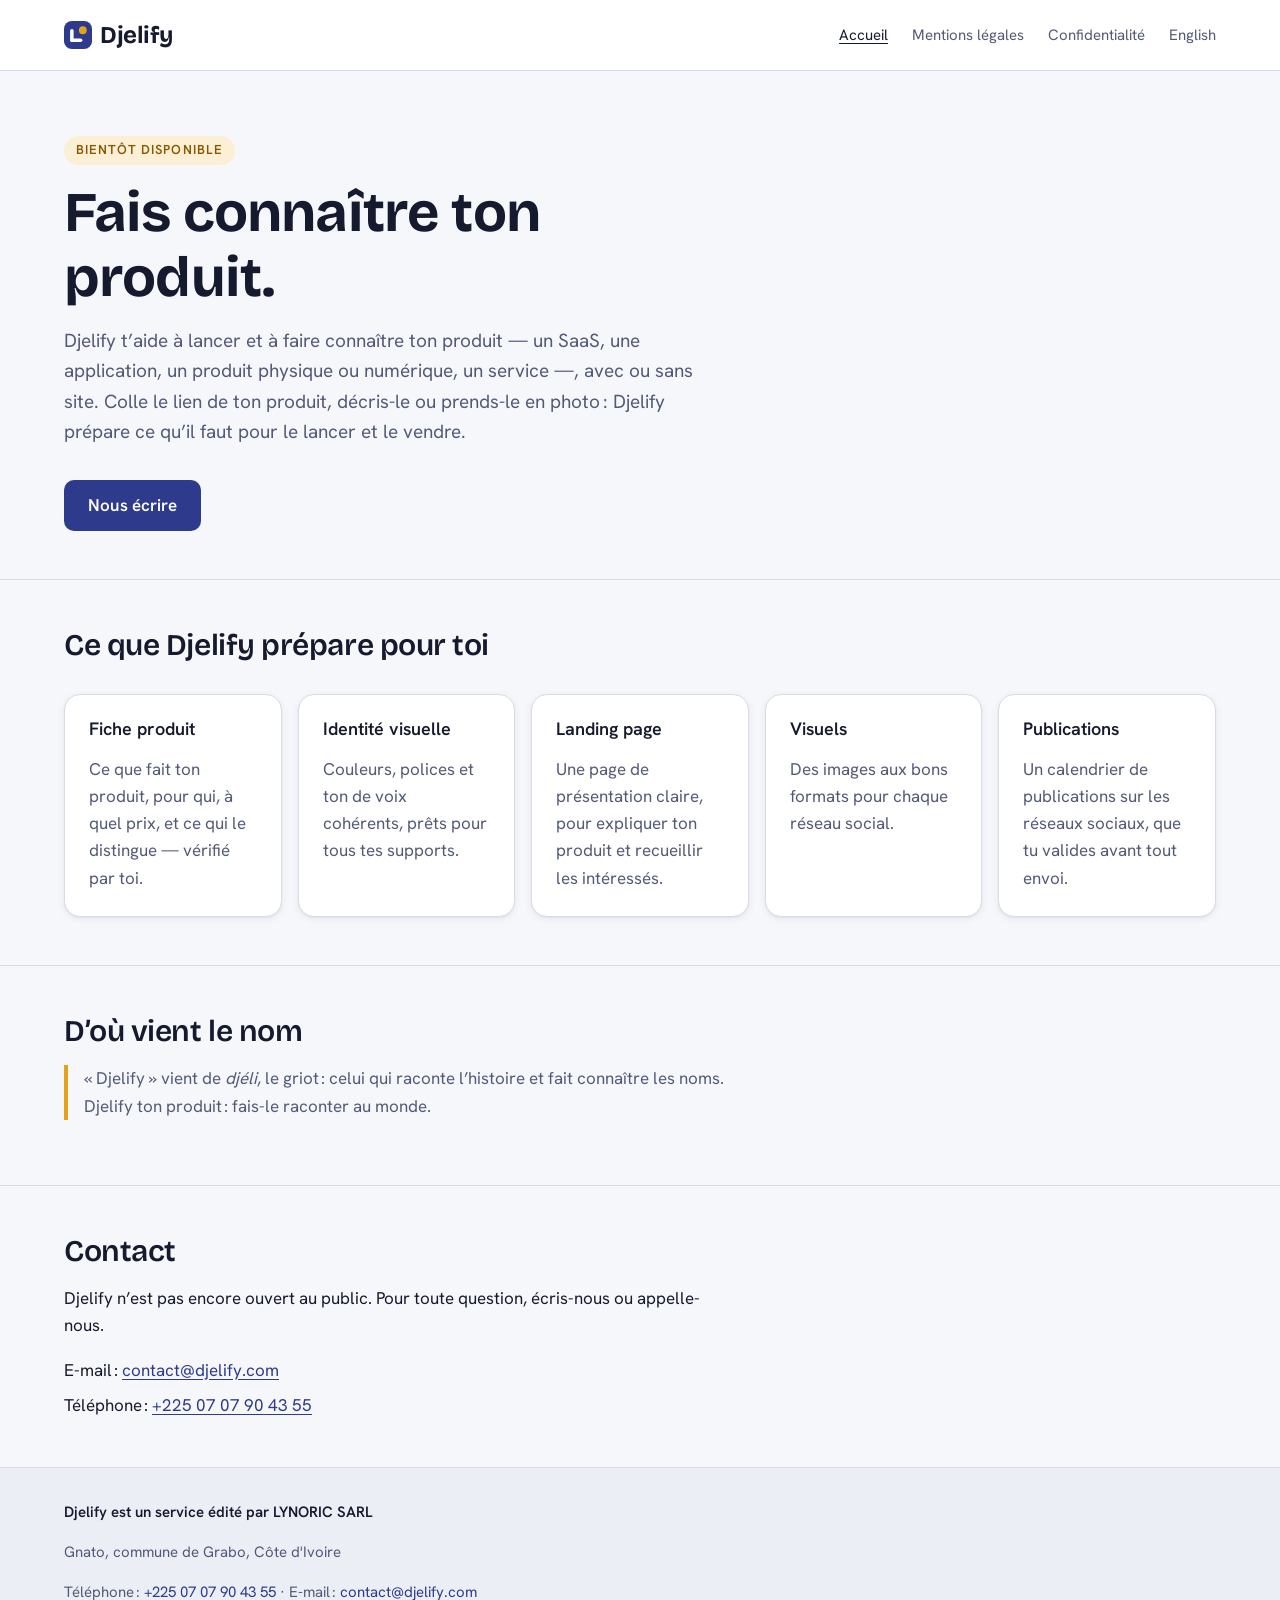
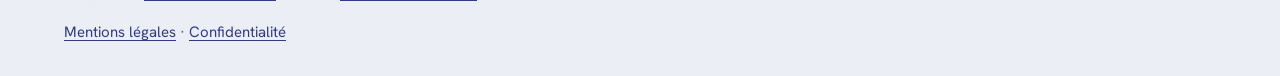
==== index.html @ e5cc3854 "feat: add the djelify.com showcase site (FR and EN) Static HTML and CSS pages (home, legal notice, p" ====
<!doctype html>
<html lang="fr">
  <head>
    <meta charset="utf-8">
    <meta name="viewport" content="width=device-width, initial-scale=1">
    <meta http-equiv="Content-Security-Policy" content="default-src 'none'; style-src 'self'; font-src 'self'; img-src 'self'; connect-src 'self'; base-uri 'none'; form-action 'none'; upgrade-insecure-requests">
    <meta name="referrer" content="no-referrer">
    <title>Djelify — fais connaître ton produit</title>
    <meta name="description" content="Djelify aide à lancer et à faire connaître tout produit : fiche produit, identité visuelle, landing page, visuels et publications. Bientôt disponible.">
    <link rel="canonical" href="https://djelify.com/">
    <link rel="alternate" hreflang="fr" href="https://djelify.com/">
    <link rel="alternate" hreflang="en" href="https://djelify.com/en/">
    <link rel="icon" href="/assets/favicon.svg" type="image/svg+xml">
    <link rel="preload" href="/assets/fonts/hanken-grotesk-latin-wght-normal.woff2" as="font" type="font/woff2" crossorigin>
    <link rel="stylesheet" href="/assets/site.css">
  </head>
  <body>
    <a class="skip" href="#contenu">Aller au contenu</a>
    <header class="site-header">
      <div class="wrap">
        <a class="brand" href="/" aria-label="Djelify, accueil"><svg class="brand-mark" viewBox="0 0 32 32" aria-hidden="true" focusable="false"><rect width="32" height="32" rx="9" class="mark-bg"/><circle cx="21.5" cy="10.5" r="4.5" class="mark-dot"/><rect x="7" y="9" width="4" height="15" rx="2" class="mark-d"/><rect x="7" y="20" width="14" height="4" rx="2" class="mark-d"/></svg><span>Djelify</span></a>
        <nav class="site-nav" aria-label="Navigation principale">
          <ul>
          <li><a href="/" aria-current="page">Accueil</a></li>
          <li><a href="/mentions-legales.html">Mentions légales</a></li>
          <li><a href="/confidentialite.html">Confidentialité</a></li>
          <li><a href="/en/" hreflang="en" lang="en">English</a></li>
          </ul>
        </nav>
      </div>
    </header>
    <main id="contenu">
      <section class="hero" aria-labelledby="titre">
        <div class="wrap">
          <p class="eyebrow">Bientôt disponible</p>
          <h1 id="titre">Fais connaître ton produit.</h1>
          <p class="lead">Djelify t’aide à lancer et à faire connaître ton produit — un SaaS, une application, un produit physique ou numérique, un service —, avec ou sans site. Colle le lien de ton produit, décris-le ou prends-le en photo : Djelify prépare ce qu’il faut pour le lancer et le vendre.</p>
          <div class="actions">
            <a class="button" href="mailto:contact@djelify.com">Nous écrire</a>
          </div>
        </div>
      </section>
      <section class="section" aria-labelledby="offre">
        <div class="wrap">
          <h2 id="offre">Ce que Djelify prépare pour toi</h2>
          <ul class="features">
            <li><h3>Fiche produit</h3><p>Ce que fait ton produit, pour qui, à quel prix, et ce qui le distingue — vérifié par toi.</p></li>
            <li><h3>Identité visuelle</h3><p>Couleurs, polices et ton de voix cohérents, prêts pour tous tes supports.</p></li>
            <li><h3>Landing page</h3><p>Une page de présentation claire, pour expliquer ton produit et recueillir les intéressés.</p></li>
            <li><h3>Visuels</h3><p>Des images aux bons formats pour chaque réseau social.</p></li>
            <li><h3>Publications</h3><p>Un calendrier de publications sur les réseaux sociaux, que tu valides avant tout envoi.</p></li>
          </ul>
        </div>
      </section>
      <section class="section" aria-labelledby="nom">
        <div class="wrap reading">
          <h2 id="nom">D’où vient le nom</h2>
          <p class="origin">« Djelify » vient de <i lang="dyu">djéli</i>, le griot : celui qui raconte l’histoire et fait connaître les noms. Djelify ton produit : fais-le raconter au monde.</p>
        </div>
      </section>
      <section class="section" aria-labelledby="contact">
        <div class="wrap reading">
          <h2 id="contact">Contact</h2>
          <p>Djelify n’est pas encore ouvert au public. Pour toute question, écris-nous ou appelle-nous.</p>
          <ul class="contact-list">
            <li>E-mail : <a href="mailto:contact@djelify.com">contact@djelify.com</a></li>
            <li>Téléphone : <a class="nowrap" href="tel:+2250707904355">+225 07 07 90 43 55</a></li>
          </ul>
        </div>
      </section>
    </main>
    <footer class="site-footer" aria-label="Informations sur l’éditeur">
      <div class="wrap">
        <p class="publisher">Djelify est un service édité par LYNORIC SARL</p>
        <p>Gnato, commune de Grabo, Côte d'Ivoire</p>
        <p>Téléphone : <a class="nowrap" href="tel:+2250707904355">+225 07 07 90 43 55</a> · E-mail : <a href="mailto:contact@djelify.com">contact@djelify.com</a></p>
        <p><a href="/mentions-legales.html">Mentions légales</a> · <a href="/confidentialite.html">Confidentialité</a></p>
      </div>
    </footer>
  </body>
</html>
---- assets/site.css ----
/*
 * Site vitrine de Djelify — jetons du design system (design/01-design-system/tokens.css du dépôt
 * privé), polices hébergées ici (aucune ressource externe). Aucune couleur ni marge en dur hors jetons.
 */
@font-face {
  font-family: 'Bricolage Grotesque';
  font-style: normal;
  font-display: swap;
  font-weight: 200 800;
  src: url('fonts/bricolage-grotesque-latin-wght-normal.woff2') format('woff2-variations');
  unicode-range: U+0000-00FF, U+0131, U+0152-0153, U+02BB-02BC, U+02C6, U+02DA, U+02DC, U+0304,
    U+0308, U+0329, U+2000-206F, U+20AC, U+2122, U+2191, U+2193, U+2212, U+2215, U+FEFF, U+FFFD;
}
@font-face {
  font-family: 'Hanken Grotesk';
  font-style: normal;
  font-display: swap;
  font-weight: 100 900;
  src: url('fonts/hanken-grotesk-latin-wght-normal.woff2') format('woff2-variations');
  unicode-range: U+0000-00FF, U+0131, U+0152-0153, U+02BB-02BC, U+02C6, U+02DA, U+02DC, U+0304,
    U+0308, U+0329, U+2000-206F, U+20AC, U+2122, U+2191, U+2193, U+2212, U+2215, U+FEFF, U+FFFD;
}

:root {
  color-scheme: light;
  --surface: #f6f7fb;
  --surface-raised: #ffffff;
  --surface-sunken: #eceef5;
  --line: #d9dce8;
  --ink: #161a2e;
  --ink-muted: #525a78;
  --indigo: #2e3a8c;
  --indigo-soft: #e4e7f7;
  --kola: #e3a21a;
  --kola-soft: #fbf0d6;
  --kola-ink: #875800;
  --bogolan: #6b3f26;
  --warning: #9c5300;
  --warning-soft: #fcebd7;
  --focus: #3d4fd6;
  --shadow-raised: 0 1px 2px rgba(22, 26, 46, 0.06), 0 2px 8px rgba(22, 26, 46, 0.06);
  --space-1: 4px;
  --space-2: 8px;
  --space-3: 12px;
  --space-4: 16px;
  --space-6: 24px;
  --space-8: 32px;
  --space-10: 40px;
  --space-12: 48px;
  --space-16: 64px;
  --radius-sm: 6px;
  --radius-md: 10px;
  --radius-lg: 16px;
  --radius-pill: 999px;
  --font-display: 'Bricolage Grotesque', 'Hanken Grotesk', system-ui, sans-serif;
  --font-sans: 'Hanken Grotesk', system-ui, -apple-system, 'Segoe UI', sans-serif;
  --content: 72rem;
  --reading: 42rem;
}
@media (prefers-color-scheme: dark) {
  :root {
    color-scheme: dark;
    --surface: #0f1220;
    --surface-raised: #181c2e;
    --surface-sunken: #0a0d18;
    --line: #2a2f45;
    --ink: #eef0f8;
    --ink-muted: #a3a9c2;
    --indigo: #9aa7ff;
    --indigo-soft: #262d57;
    --kola: #f2b73a;
    --kola-soft: #3a2d10;
    --kola-ink: #f2b73a;
    --bogolan: #c98b5e;
    --warning: #f2a65a;
    --warning-soft: #3a260f;
    --focus: #b3beff;
    --shadow-raised: 0 1px 2px rgba(0, 0, 0, 0.4);
  }
}

*,
*::before,
*::after {
  box-sizing: border-box;
}
html {
  -webkit-text-size-adjust: 100%;
  text-size-adjust: 100%;
}
body {
  margin: 0;
  background: var(--surface);
  color: var(--ink);
  font-family: var(--font-sans);
  font-size: 1.0625rem;
  line-height: 1.6;
  overflow-wrap: break-word;
}
a {
  color: var(--indigo);
  text-underline-offset: 0.18em;
}
a:hover {
  text-decoration-thickness: 2px;
}
:focus-visible {
  outline: 3px solid var(--focus);
  outline-offset: 3px;
  border-radius: var(--radius-sm);
}
.skip {
  position: absolute;
  left: var(--space-4);
  top: -100px;
  padding: var(--space-2) var(--space-4);
  background: var(--surface-raised);
  border-radius: var(--radius-sm);
}
.skip:focus {
  top: var(--space-4);
}
.wrap {
  width: min(100% - 2 * var(--space-6), var(--content));
  margin-inline: auto;
}
/* Colonne de lecture alignée à gauche, comme le reste de la page. */
.reading > * {
  max-width: var(--reading);
}

/* En-tête */
.site-header {
  border-bottom: 1px solid var(--line);
  background: var(--surface-raised);
}
.site-header .wrap {
  display: flex;
  flex-wrap: wrap;
  align-items: center;
  justify-content: space-between;
  gap: var(--space-3) var(--space-6);
  padding-block: var(--space-4);
}
.brand {
  display: inline-flex;
  align-items: center;
  gap: var(--space-2);
  color: var(--ink);
  text-decoration: none;
  font-family: var(--font-display);
  font-size: 1.5rem;
  font-weight: 700;
  letter-spacing: -0.02em;
}
.brand-mark {
  width: 28px;
  height: 28px;
  flex: none;
}
.site-nav ul {
  display: flex;
  flex-wrap: wrap;
  gap: var(--space-2) var(--space-6);
  margin: 0;
  padding: 0;
  list-style: none;
  font-size: 0.9375rem;
}
.site-nav a {
  color: var(--ink-muted);
  text-decoration: none;
}
.site-nav a:hover,
.site-nav a[aria-current='page'] {
  color: var(--ink);
  text-decoration: underline;
}

/* Accueil */
.hero {
  padding-block: var(--space-16) var(--space-12);
}
.eyebrow {
  display: inline-block;
  margin: 0 0 var(--space-4);
  padding: var(--space-1) var(--space-3);
  border-radius: var(--radius-pill);
  background: var(--kola-soft);
  color: var(--kola-ink);
  font-size: 0.8125rem;
  font-weight: 600;
  letter-spacing: 0.08em;
  text-transform: uppercase;
}
h1,
h2,
h3 {
  font-family: var(--font-display);
  line-height: 1.15;
  letter-spacing: -0.015em;
  margin: 0 0 var(--space-4);
}
h1 {
  font-size: clamp(2.25rem, 1.6rem + 3vw, 3.5rem);
  font-weight: 700;
  max-width: 18ch;
}
h2 {
  font-size: clamp(1.5rem, 1.3rem + 1vw, 1.875rem);
  font-weight: 600;
}
h3 {
  font-size: 1.125rem;
  font-weight: 600;
  font-family: var(--font-sans);
  letter-spacing: 0;
}
.lead {
  max-width: 40rem;
  margin: 0 0 var(--space-8);
  color: var(--ink-muted);
  font-size: 1.1875rem;
}
.actions {
  display: flex;
  flex-wrap: wrap;
  gap: var(--space-3);
}
.button {
  display: inline-flex;
  align-items: center;
  min-height: 48px;
  padding: var(--space-3) var(--space-6);
  border-radius: var(--radius-md);
  background: var(--indigo);
  color: var(--surface-raised);
  font-weight: 600;
  text-decoration: none;
}
.button:hover {
  text-decoration: underline;
}
.section {
  padding-block: var(--space-12);
  border-top: 1px solid var(--line);
}
.features {
  display: grid;
  grid-template-columns: repeat(auto-fit, minmax(12.5rem, 1fr));
  gap: var(--space-4);
  margin: var(--space-8) 0 0;
  padding: 0;
  list-style: none;
}
.features li {
  padding: var(--space-6);
  border: 1px solid var(--line);
  border-radius: var(--radius-lg);
  background: var(--surface-raised);
  box-shadow: var(--shadow-raised);
}
.features p {
  margin: 0;
  color: var(--ink-muted);
}
.origin {
  border-left: 4px solid var(--kola);
  padding-left: var(--space-4);
  color: var(--ink-muted);
}
.contact-list {
  margin: var(--space-4) 0 0;
  padding: 0;
  list-style: none;
}
.contact-list li + li {
  margin-top: var(--space-2);
}

/* Pages de texte */
.page {
  padding-block: var(--space-12) var(--space-16);
}
.page h2 {
  margin-top: var(--space-10);
}
.notice {
  margin: 0 0 var(--space-8);
  padding: var(--space-3) var(--space-4);
  border-radius: var(--radius-md);
  background: var(--warning-soft);
  color: var(--ink);
  border-left: 4px solid var(--warning);
}
dl.identity {
  display: grid;
  grid-template-columns: minmax(8rem, max-content) 1fr;
  gap: var(--space-3) var(--space-6);
  margin: var(--space-6) 0 0;
}
dl.identity dt {
  font-weight: 600;
}
dl.identity dd {
  margin: 0;
}
@media (max-width: 30rem) {
  dl.identity {
    grid-template-columns: 1fr;
    gap: 0;
  }
  dl.identity dd {
    margin-bottom: var(--space-3);
  }
}

/* Pied de page */
.site-footer {
  border-top: 1px solid var(--line);
  background: var(--surface-sunken);
  color: var(--ink-muted);
  font-size: 0.9375rem;
}
.site-footer .wrap {
  display: grid;
  gap: var(--space-4);
  padding-block: var(--space-8);
}
.site-footer p {
  margin: 0;
}
.site-footer .publisher {
  color: var(--ink);
  font-weight: 600;
}
.nowrap {
  white-space: nowrap;
}
.mark-bg {
  fill: var(--indigo);
}
.mark-dot {
  fill: var(--kola);
}
.mark-d {
  fill: var(--surface-raised);
}
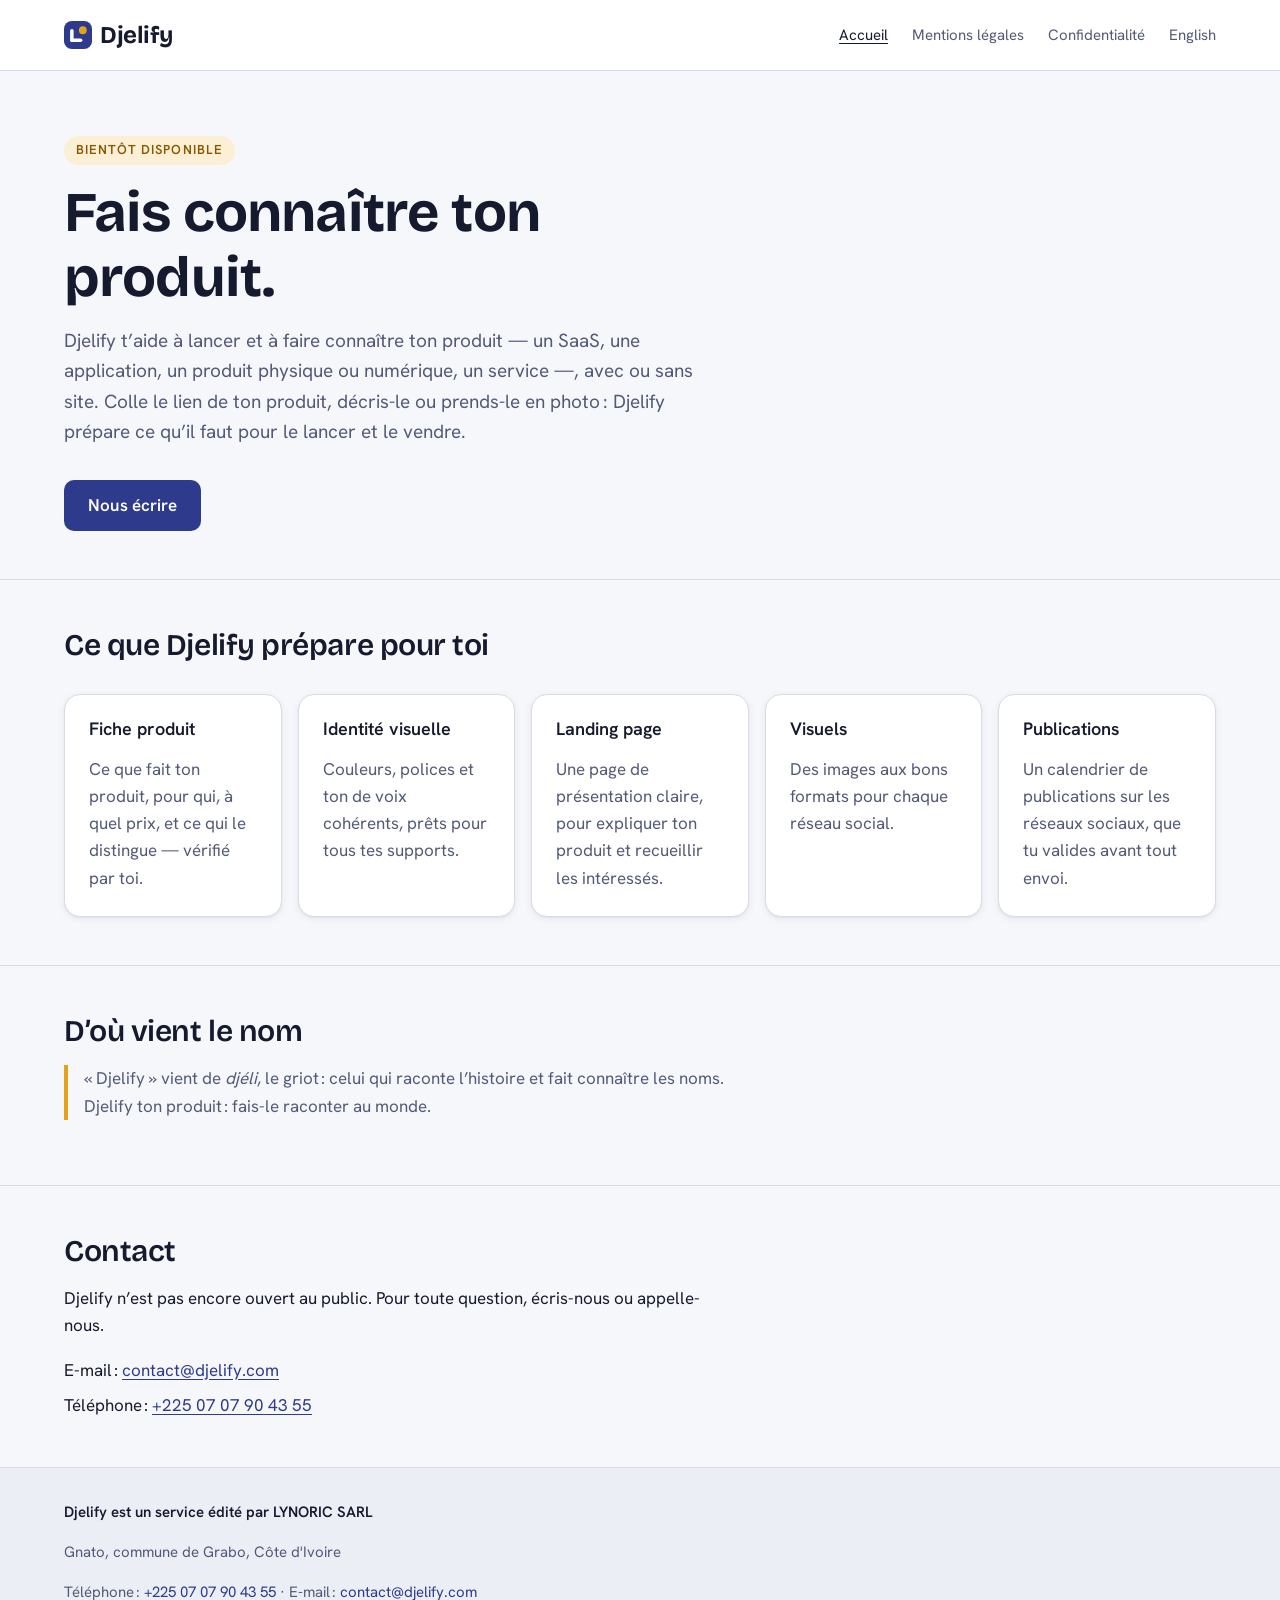
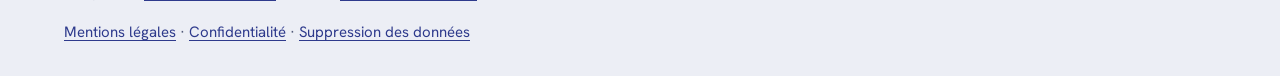
==== commit 4ed1a970: "feat: add brand files and the data deletion page (FR and EN) - assets/brand: icons 1024/512/180 (sol" ====
--- a/index.html
+++ b/index.html
@@ -74,7 +74,7 @@
         <p class="publisher">Djelify est un service édité par LYNORIC SARL</p>
         <p>Gnato, commune de Grabo, Côte d'Ivoire</p>
         <p>Téléphone : <a class="nowrap" href="tel:+2250707904355">+225 07 07 90 43 55</a> · E-mail : <a href="mailto:contact@djelify.com">contact@djelify.com</a></p>
-        <p><a href="/mentions-legales.html">Mentions légales</a> · <a href="/confidentialite.html">Confidentialité</a></p>
+        <p><a href="/mentions-legales.html">Mentions légales</a> · <a href="/confidentialite.html">Confidentialité</a> · <a href="/suppression-des-donnees.html">Suppression des données</a></p>
       </div>
     </footer>
   </body>
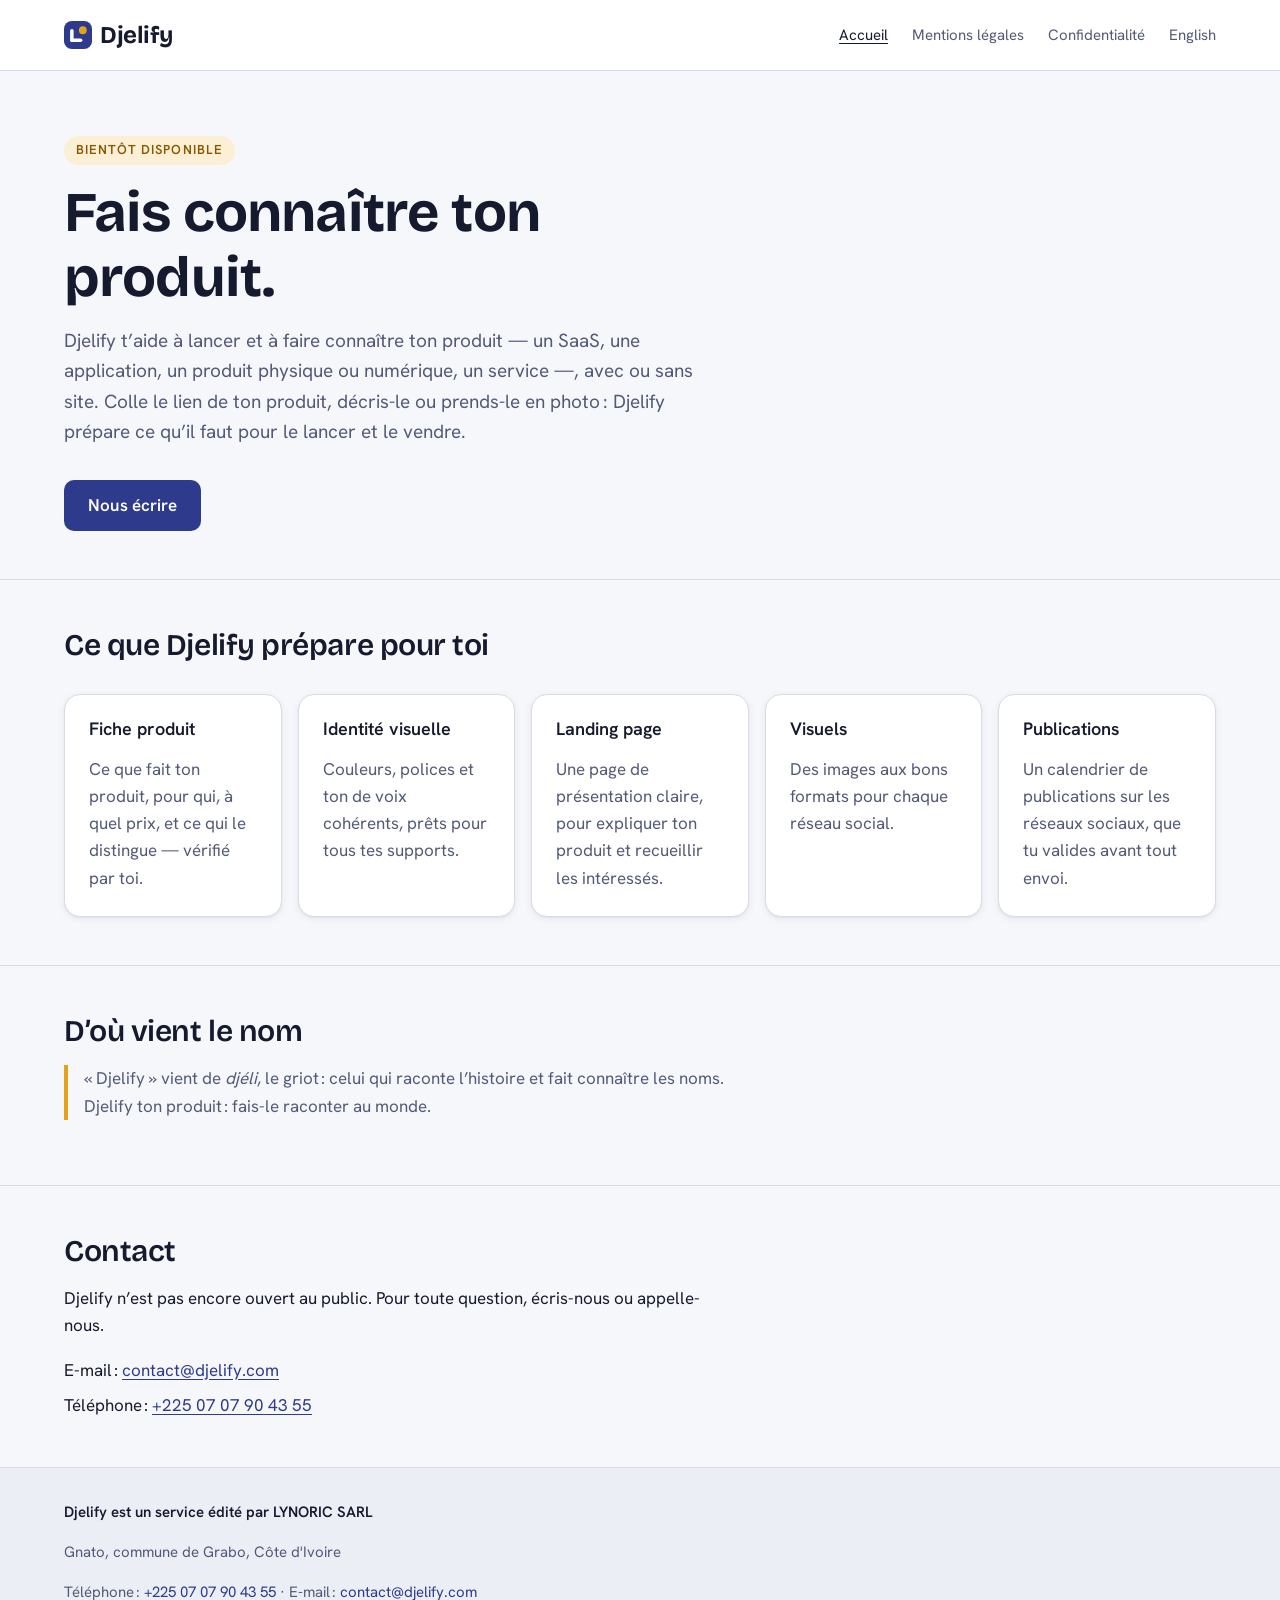
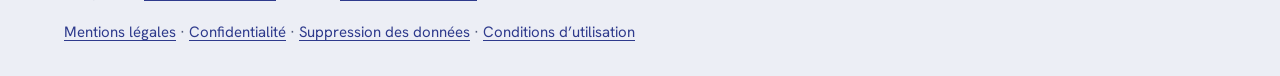
==== commit 059b9bc3: "feat: add the terms of use page (FR and EN) Required before creating the TikTok, LinkedIn and Google" ====
--- a/index.html
+++ b/index.html
@@ -74,7 +74,7 @@
         <p class="publisher">Djelify est un service édité par LYNORIC SARL</p>
         <p>Gnato, commune de Grabo, Côte d'Ivoire</p>
         <p>Téléphone : <a class="nowrap" href="tel:+2250707904355">+225 07 07 90 43 55</a> · E-mail : <a href="mailto:contact@djelify.com">contact@djelify.com</a></p>
-        <p><a href="/mentions-legales.html">Mentions légales</a> · <a href="/confidentialite.html">Confidentialité</a> · <a href="/suppression-des-donnees.html">Suppression des données</a></p>
+        <p><a href="/mentions-legales.html">Mentions légales</a> · <a href="/confidentialite.html">Confidentialité</a> · <a href="/suppression-des-donnees.html">Suppression des données</a> · <a href="/conditions-utilisation.html">Conditions d’utilisation</a></p>
       </div>
     </footer>
   </body>
--- a/assets/site.css
+++ b/assets/site.css
@@ -285,6 +285,9 @@
 .page h2 {
   margin-top: var(--space-10);
 }
+.updated {
+  color: var(--ink-muted);
+}
 .notice {
   margin: 0 0 var(--space-8);
   padding: var(--space-3) var(--space-4);
